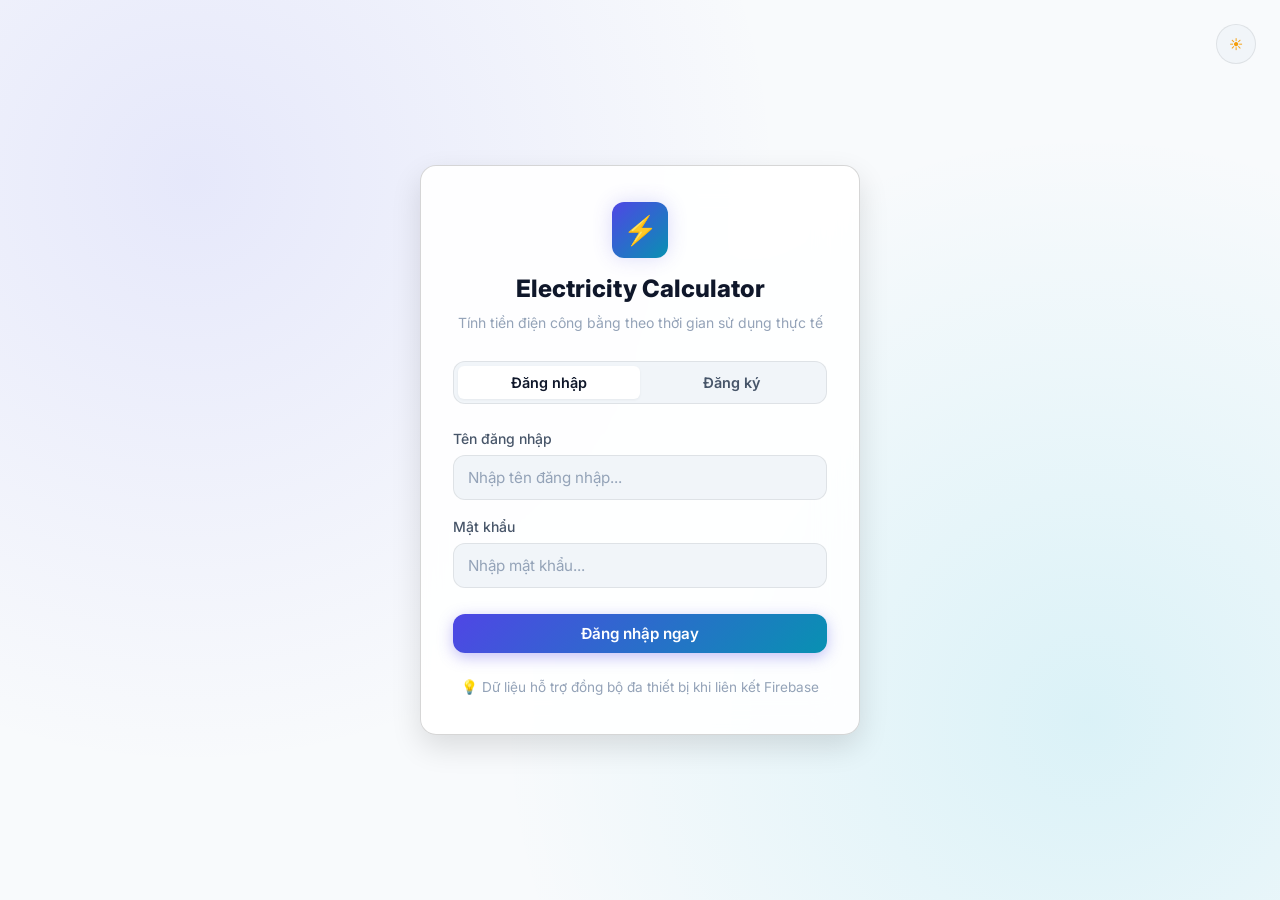
==== index.html @ 6c97ebc9 "feat: add electricity calculator web application with room management, calendar, and statistics feat" ====
<!DOCTYPE html>
<html lang="vi" data-theme="dark">
<head>
  <meta charset="UTF-8" />
  <meta name="viewport" content="width=device-width, initial-scale=1.0" />
  <title>Electricity Calculator — Tính Tiền Điện Phòng Trọ Thông Minh</title>
  <meta name="description" content="Trang web tính tiền điện công bằng và minh bạch theo giờ sử dụng cho từng thành viên trong phòng trọ, căn hộ chia sẻ." />
  
  <!-- CSS Stylesheets -->
  <link rel="stylesheet" href="css/variables.css" />
  <link rel="stylesheet" href="css/base.css" />
  <link rel="stylesheet" href="css/animations.css" />
  <link rel="stylesheet" href="css/components.css" />
  <link rel="stylesheet" href="css/auth.css" />
  <link rel="stylesheet" href="css/dashboard.css" />
  <link rel="stylesheet" href="css/calendar.css" />
  <link rel="stylesheet" href="css/room.css" />
  <link rel="stylesheet" href="css/stats.css" />
</head>
<body>
  <div id="app">
    <!-- Toast Notifications Container -->
    <div id="toast-container"></div>

    <!-- ======================================================================
         1. Auth View (Đăng ký / Đăng nhập)
         ====================================================================== -->
    <main id="auth-view" class="auth-view">
      <!-- Nút đổi Light/Dark mode góc trên phải Auth -->
      <div style="position: absolute; top: 24px; right: 24px; z-index: 10;">
        <button class="theme-switch-btn" title="Chuyển chế độ sáng/tối">
          <span class="theme-icon-sun">☀️</span>
          <span class="theme-icon-moon">🌙</span>
        </button>
      </div>

      <div class="auth-card animate-scale">
        <header class="auth-header">
          <div class="auth-logo">⚡</div>
          <h1 class="auth-title">Electricity Calculator</h1>
          <p class="auth-subtitle">Tính tiền điện công bằng theo thời gian sử dụng thực tế</p>
        </header>

        <!-- Tabs chuyển đổi Đăng nhập / Đăng ký -->
        <div class="auth-tabs">
          <button type="button" id="tab-btn-login" class="auth-tab-btn active">Đăng nhập</button>
          <button type="button" id="tab-btn-register" class="auth-tab-btn">Đăng ký</button>
        </div>

        <!-- Form Đăng nhập -->
        <form id="form-login" class="auth-form animate-fade">
          <div class="form-group">
            <label class="form-label" for="login-username">Tên đăng nhập</label>
            <input type="text" id="login-username" class="form-input" placeholder="Nhập tên đăng nhập..." required autocomplete="username" />
          </div>

          <div class="form-group">
            <label class="form-label" for="login-password">Mật khẩu</label>
            <input type="password" id="login-password" class="form-input" placeholder="Nhập mật khẩu..." required autocomplete="current-password" />
          </div>

          <button type="submit" class="btn btn-primary" style="width: 100%; margin-top: 10px;">
            Đăng nhập ngay
          </button>
        </form>

        <!-- Form Đăng ký -->
        <form id="form-register" class="auth-form hidden animate-fade">
          <div class="form-group">
            <label class="form-label" for="reg-username">Tên đăng nhập</label>
            <input type="text" id="reg-username" class="form-input" placeholder="Chỉ chữ và số (VD: minhduc21)..." required minlength="3" autocomplete="username" />
          </div>

          <div class="form-group">
            <label class="form-label" for="reg-display-name">Tên hiển thị</label>
            <input type="text" id="reg-display-name" class="form-input" placeholder="Tên của bạn (VD: Minh Đức)..." required />
          </div>

          <div class="form-group">
            <label class="form-label" for="reg-password">Mật khẩu</label>
            <input type="password" id="reg-password" class="form-input" placeholder="Tối thiểu 6 ký tự..." required minlength="6" autocomplete="new-password" />
          </div>

          <div class="form-group">
            <label class="form-label" for="reg-confirm-password">Xác nhận mật khẩu</label>
            <input type="password" id="reg-confirm-password" class="form-input" placeholder="Nhập lại mật khẩu..." required minlength="6" autocomplete="new-password" />
          </div>

          <button type="submit" class="btn btn-primary" style="width: 100%; margin-top: 10px;">
            Tạo tài khoản mới
          </button>
        </form>

        <footer class="auth-footer">
          <span>💡 Dữ liệu hỗ trợ đồng bộ đa thiết bị khi liên kết Firebase</span>
        </footer>
      </div>
    </main>

    <!-- ======================================================================
         2. Main Application Layout (Sau khi đăng nhập)
         ====================================================================== -->
    <div id="app-layout" class="app-layout hidden">
      <!-- Sidebar -->
      <aside class="sidebar">
        <div class="sidebar-header">
          <div class="sidebar-logo">⚡</div>
          <div class="sidebar-brand">ElecCalc</div>
        </div>

        <nav class="sidebar-menu">
          <div class="nav-item active" data-view="calendar">
            <span class="nav-icon">📅</span>
            <span>Lịch biểu & Giờ dùng</span>
          </div>

          <div class="nav-item" data-view="room">
            <span class="nav-icon">🏠</span>
            <span>Quản lý phòng</span>
            <span id="pending-req-badge" class="badge badge-warning nav-badge hidden">0</span>
          </div>

          <div class="nav-item hidden" data-view="stats">
            <span class="nav-icon">📊</span>
            <span>Thống kê tiền điện</span>
            <span class="badge badge-primary nav-badge" style="font-size: 0.65rem;">Admin</span>
          </div>
        </nav>

        <div class="sidebar-footer">
          <div class="user-snippet">
            <div class="avatar" id="sidebar-user-avatar">?</div>
            <div class="user-snippet-info">
              <span class="user-name" id="sidebar-user-name">Người dùng</span>
              <span class="user-role" id="sidebar-user-role">Thành viên</span>
            </div>
          </div>

          <button id="btn-logout" class="btn btn-ghost btn-sm" title="Đăng xuất" style="padding: 6px 8px;">
            🚪
          </button>
        </div>
      </aside>

      <!-- Main Content Area -->
      <div class="main-wrapper">
        <!-- Topbar -->
        <header class="topbar">
          <div class="topbar-left">
            <h2 class="topbar-title">Bảng Điều Khiển</h2>
            <div id="topbar-room-name" class="room-tag">Chưa vào phòng</div>
          </div>

          <div class="topbar-right">
            <!-- Nút gạt Theme Light/Dark Mode -->
            <button class="theme-switch-btn" title="Chuyển chế độ sáng/tối">
              <span class="theme-icon-sun">☀️</span>
              <span class="theme-icon-moon">🌙</span>
            </button>
          </div>
        </header>

        <!-- Content Body (Các màn hình) -->
        <main class="content-body">
          <!-- Màn hình 1: Lịch biểu -->
          <section id="view-calendar" class="view-section active">
            <div id="calendar-view-content"></div>
          </section>

          <!-- Màn hình 2: Quản lý phòng -->
          <section id="view-room" class="view-section">
            <div id="room-view-content"></div>
          </section>

          <!-- Màn hình 3: Thống kê & Tính tiền điện -->
          <section id="view-stats" class="view-section">
            <div id="stats-view-content"></div>
          </section>
        </main>
      </div>
    </div>
  </div>

  <!-- Main JavaScript App Entry -->
  <script type="module" src="js/app.js"></script>
</body>
</html>
---- css/variables.css ----
:root {
  /* Default: Dark Theme */
  --bg-primary: #0a0e17;
  --bg-secondary: #111827;
  --bg-card: rgba(17, 24, 39, 0.75);
  --bg-card-hover: rgba(31, 41, 55, 0.85);
  --bg-input: #1f2937;
  --bg-glass: rgba(17, 24, 39, 0.6);
  --bg-sidebar: #0d131f;
  --bg-modal-overlay: rgba(0, 0, 0, 0.75);
  
  --border-subtle: rgba(255, 255, 255, 0.08);
  --border-focus: rgba(99, 102, 241, 0.6);
  --border-strong: rgba(255, 255, 255, 0.16);

  --text-primary: #f8fafc;
  --text-secondary: #94a3b8;
  --text-muted: #64748b;
  --text-inverse: #0f172a;

  /* Accent Colors */
  --accent-primary: #6366f1;
  --accent-primary-hover: #4f46e5;
  --accent-primary-rgb: 99, 102, 241;
  
  --accent-secondary: #06b6d4;
  --accent-secondary-hover: #0891b2;
  
  --accent-success: #10b981;
  --accent-success-bg: rgba(16, 185, 129, 0.15);
  
  --accent-warning: #f59e0b;
  --accent-warning-bg: rgba(245, 158, 11, 0.15);
  
  --accent-danger: #ef4444;
  --accent-danger-hover: #dc2626;
  --accent-danger-bg: rgba(239, 68, 68, 0.15);

  --accent-gradient: linear-gradient(135deg, #6366f1 0%, #06b6d4 100%);
  --accent-gradient-warm: linear-gradient(135deg, #f59e0b 0%, #ef4444 100%);

  /* Shadows */
  --shadow-sm: 0 1px 3px rgba(0, 0, 0, 0.3);
  --shadow-md: 0 4px 12px rgba(0, 0, 0, 0.35);
  --shadow-lg: 0 12px 30px rgba(0, 0, 0, 0.5);
  --shadow-glow: 0 0 20px rgba(99, 102, 241, 0.35);

  /* Dimensions & Radius */
  --radius-sm: 6px;
  --radius-md: 12px;
  --radius-lg: 16px;
  --radius-full: 9999px;
  --transition-fast: 0.15s ease;
  --transition-normal: 0.25s ease;
}

[data-theme="light"] {
  --bg-primary: #f8fafc;
  --bg-secondary: #ffffff;
  --bg-card: rgba(255, 255, 255, 0.9);
  --bg-card-hover: rgba(255, 255, 255, 1);
  --bg-input: #f1f5f9;
  --bg-glass: rgba(255, 255, 255, 0.7);
  --bg-sidebar: #ffffff;
  --bg-modal-overlay: rgba(15, 23, 42, 0.45);

  --border-subtle: rgba(0, 0, 0, 0.08);
  --border-focus: rgba(99, 102, 241, 0.6);
  --border-strong: rgba(0, 0, 0, 0.16);

  --text-primary: #0f172a;
  --text-secondary: #475569;
  --text-muted: #94a3b8;
  --text-inverse: #ffffff;

  --accent-primary: #4f46e5;
  --accent-primary-hover: #4338ca;
  --accent-primary-rgb: 79, 70, 229;

  --accent-secondary: #0891b2;
  --accent-secondary-hover: #0e7490;

  --accent-success: #059669;
  --accent-success-bg: rgba(5, 150, 105, 0.12);

  --accent-warning: #d97706;
  --accent-warning-bg: rgba(217, 119, 6, 0.12);

  --accent-danger: #dc2626;
  --accent-danger-hover: #b91c1c;
  --accent-danger-bg: rgba(220, 38, 38, 0.12);

  --accent-gradient: linear-gradient(135deg, #4f46e5 0%, #0891b2 100%);
  --accent-gradient-warm: linear-gradient(135deg, #d97706 0%, #dc2626 100%);

  --shadow-sm: 0 1px 3px rgba(0, 0, 0, 0.05);
  --shadow-md: 0 4px 12px rgba(0, 0, 0, 0.08);
  --shadow-lg: 0 12px 30px rgba(0, 0, 0, 0.12);
  --shadow-glow: 0 0 20px rgba(79, 70, 229, 0.2);
}
---- css/base.css ----
@import url('https://fonts.googleapis.com/css2?family=Inter:wght@300;400;500;600;700;800&family=JetBrains+Mono:wght@400;600;700&display=swap');

*, *::before, *::after {
  box-sizing: border-box;
  margin: 0;
  padding: 0;
}

html, body {
  width: 100%;
  min-height: 100vh;
  font-family: 'Inter', -apple-system, BlinkMacSystemFont, "Segoe UI", Roboto, sans-serif;
  background-color: var(--bg-primary);
  color: var(--text-primary);
  line-height: 1.5;
  -webkit-font-smoothing: antialiased;
  -moz-osx-font-smoothing: grayscale;
  transition: background-color var(--transition-normal), color var(--transition-normal);
  overflow-x: hidden;
}

/* Custom Scrollbar */
::-webkit-scrollbar {
  width: 8px;
  height: 8px;
}

::-webkit-scrollbar-track {
  background: var(--bg-primary);
}

::-webkit-scrollbar-thumb {
  background: var(--border-strong);
  border-radius: var(--radius-full);
}

::-webkit-scrollbar-thumb:hover {
  background: var(--accent-primary);
}

/* Typography Utilities */
h1, h2, h3, h4, h5, h6 {
  color: var(--text-primary);
  font-weight: 700;
  line-height: 1.25;
}

p {
  color: var(--text-secondary);
}

.mono {
  font-family: 'JetBrains Mono', monospace;
}

a {
  color: var(--accent-primary);
  text-decoration: none;
  transition: color var(--transition-fast);
}

a:hover {
  color: var(--accent-primary-hover);
}

button {
  font-family: inherit;
  cursor: pointer;
  border: none;
  outline: none;
  background: none;
}

input, select, textarea {
  font-family: inherit;
  outline: none;
  border: none;
}

/* App Container */
#app {
  min-height: 100vh;
  display: flex;
  flex-direction: column;
}

.view-section {
  display: none;
  opacity: 0;
  transform: translateY(8px);
  transition: opacity 0.3s ease, transform 0.3s ease;
}

.view-section.active {
  display: block;
  opacity: 1;
  transform: translateY(0);
}

.hidden {
  display: none !important;
}

.text-gradient {
  background: var(--accent-gradient);
  -webkit-background-clip: text;
  -webkit-text-fill-color: transparent;
}
---- css/animations.css ----
@keyframes fadeIn {
  from { opacity: 0; }
  to { opacity: 1; }
}

@keyframes slideUp {
  from {
    opacity: 0;
    transform: translateY(16px);
  }
  to {
    opacity: 1;
    transform: translateY(0);
  }
}

@keyframes slideDown {
  from {
    opacity: 0;
    transform: translateY(-16px);
  }
  to {
    opacity: 1;
    transform: translateY(0);
  }
}

@keyframes scaleUp {
  from {
    opacity: 0;
    transform: scale(0.95);
  }
  to {
    opacity: 1;
    transform: scale(1);
  }
}

@keyframes pulse {
  0%, 100% {
    transform: scale(1);
    opacity: 1;
  }
  50% {
    transform: scale(1.05);
    opacity: 0.8;
  }
}

@keyframes spin {
  from { transform: rotate(0deg); }
  to { transform: rotate(360deg); }
}

@keyframes shimmer {
  0% { background-position: -200% 0; }
  100% { background-position: 200% 0; }
}

.animate-fade {
  animation: fadeIn 0.25s ease-out forwards;
}

.animate-slide-up {
  animation: slideUp 0.3s ease-out forwards;
}

.animate-scale {
  animation: scaleUp 0.25s cubic-bezier(0.16, 1, 0.3, 1) forwards;
}

.animate-spin {
  animation: spin 0.8s linear infinite;
}

/* Toast In/Out */
@keyframes toastIn {
  from {
    opacity: 0;
    transform: translateX(100%) scale(0.9);
  }
  to {
    opacity: 1;
    transform: translateX(0) scale(1);
  }
}

@keyframes toastOut {
  from {
    opacity: 1;
    transform: translateX(0) scale(1);
  }
  to {
    opacity: 0;
    transform: translateX(100%) scale(0.9);
  }
}
---- css/components.css ----
/* ==========================================================================
   Buttons
   ========================================================================== */
.btn {
  display: inline-flex;
  align-items: center;
  justify-content: center;
  gap: 8px;
  padding: 10px 18px;
  border-radius: var(--radius-md);
  font-size: 0.95rem;
  font-weight: 600;
  transition: all var(--transition-fast);
  user-select: none;
  white-space: nowrap;
}

.btn:active {
  transform: translateY(1px);
}

.btn:disabled {
  opacity: 0.5;
  cursor: not-allowed;
  pointer-events: none;
}

.btn-primary {
  background: var(--accent-gradient);
  color: #ffffff;
  box-shadow: 0 4px 15px rgba(var(--accent-primary-rgb), 0.35);
}

.btn-primary:hover {
  filter: brightness(1.1);
  box-shadow: 0 6px 20px rgba(var(--accent-primary-rgb), 0.5);
  transform: translateY(-1px);
}

.btn-secondary {
  background: var(--bg-card);
  color: var(--text-primary);
  border: 1px solid var(--border-strong);
}

.btn-secondary:hover {
  background: var(--bg-card-hover);
  border-color: var(--accent-primary);
}

.btn-danger {
  background: var(--accent-danger);
  color: #ffffff;
}

.btn-danger:hover {
  background: var(--accent-danger-hover);
  box-shadow: 0 4px 12px rgba(239, 68, 68, 0.4);
}

.btn-ghost {
  color: var(--text-secondary);
}

.btn-ghost:hover {
  color: var(--text-primary);
  background: var(--border-subtle);
}

.btn-sm {
  padding: 6px 12px;
  font-size: 0.85rem;
  border-radius: var(--radius-sm);
}

.btn-icon {
  width: 38px;
  height: 38px;
  padding: 0;
  border-radius: var(--radius-md);
  display: inline-flex;
  align-items: center;
  justify-content: center;
}

/* ==========================================================================
   Cards
   ========================================================================== */
.card {
  background: var(--bg-card);
  border: 1px solid var(--border-subtle);
  border-radius: var(--radius-lg);
  padding: 24px;
  box-shadow: var(--shadow-md);
  backdrop-filter: blur(16px);
  -webkit-backdrop-filter: blur(16px);
  transition: border-color var(--transition-normal), box-shadow var(--transition-normal);
}

.card:hover {
  border-color: var(--border-strong);
}

.glass-panel {
  background: var(--bg-glass);
  backdrop-filter: blur(12px);
  -webkit-backdrop-filter: blur(12px);
  border: 1px solid var(--border-subtle);
  border-radius: var(--radius-md);
}

/* ==========================================================================
   Form Controls
   ========================================================================== */
.form-group {
  display: flex;
  flex-direction: column;
  gap: 6px;
  margin-bottom: 16px;
  text-align: left;
}

.form-label {
  font-size: 0.875rem;
  font-weight: 500;
  color: var(--text-secondary);
}

.form-input, .form-select {
  width: 100%;
  padding: 12px 14px;
  border-radius: var(--radius-md);
  background: var(--bg-input);
  border: 1px solid var(--border-subtle);
  color: var(--text-primary);
  font-size: 0.95rem;
  transition: all var(--transition-fast);
}

.form-input:focus, .form-select:focus {
  border-color: var(--accent-primary);
  box-shadow: 0 0 0 3px rgba(var(--accent-primary-rgb), 0.25);
  background: var(--bg-secondary);
}

.form-input::placeholder {
  color: var(--text-muted);
}

.form-row {
  display: grid;
  grid-template-columns: 1fr 1fr;
  gap: 12px;
}

.form-hint {
  font-size: 0.775rem;
  color: var(--text-muted);
  margin-top: 4px;
}

/* ==========================================================================
   Theme Switcher Toggle
   ========================================================================== */
.theme-switch-btn {
  display: inline-flex;
  align-items: center;
  justify-content: center;
  width: 40px;
  height: 40px;
  border-radius: var(--radius-full);
  background: var(--bg-input);
  border: 1px solid var(--border-subtle);
  color: var(--text-primary);
  cursor: pointer;
  transition: all var(--transition-fast);
}

.theme-switch-btn:hover {
  background: var(--bg-card-hover);
  border-color: var(--accent-primary);
  transform: scale(1.05);
}

.theme-icon-sun {
  display: none;
}
.theme-icon-moon {
  display: block;
}

[data-theme="light"] .theme-icon-sun {
  display: block;
  color: #f59e0b;
}
[data-theme="light"] .theme-icon-moon {
  display: none;
}

/* ==========================================================================
   Badges & Tags
   ========================================================================== */
.badge {
  display: inline-flex;
  align-items: center;
  gap: 5px;
  padding: 3px 10px;
  border-radius: var(--radius-full);
  font-size: 0.75rem;
  font-weight: 600;
  line-height: 1.4;
}

.badge-primary {
  background: rgba(var(--accent-primary-rgb), 0.15);
  color: var(--accent-primary);
}

.badge-success {
  background: var(--accent-success-bg);
  color: var(--accent-success);
}

.badge-warning {
  background: var(--accent-warning-bg);
  color: var(--accent-warning);
}

.badge-danger {
  background: var(--accent-danger-bg);
  color: var(--accent-danger);
}

/* ==========================================================================
   Modal Dialog
   ========================================================================== */
.modal-overlay {
  position: fixed;
  inset: 0;
  background: var(--bg-modal-overlay);
  backdrop-filter: blur(6px);
  -webkit-backdrop-filter: blur(6px);
  display: flex;
  align-items: center;
  justify-content: center;
  z-index: 1000;
  padding: 20px;
  opacity: 0;
  pointer-events: none;
  transition: opacity 0.25s ease;
}

.modal-overlay.active {
  opacity: 1;
  pointer-events: auto;
}

.modal-container {
  background: var(--bg-secondary);
  border: 1px solid var(--border-strong);
  border-radius: var(--radius-lg);
  box-shadow: var(--shadow-lg);
  width: 100%;
  max-width: 500px;
  overflow: hidden;
  transform: scale(0.95);
  transition: transform 0.25s cubic-bezier(0.16, 1, 0.3, 1);
}

.modal-overlay.active .modal-container {
  transform: scale(1);
}

.modal-header {
  display: flex;
  align-items: center;
  justify-content: space-between;
  padding: 20px 24px;
  border-bottom: 1px solid var(--border-subtle);
}

.modal-title {
  font-size: 1.15rem;
  font-weight: 700;
}

.modal-close-btn {
  font-size: 1.25rem;
  color: var(--text-muted);
  cursor: pointer;
  transition: color var(--transition-fast);
}

.modal-close-btn:hover {
  color: var(--text-primary);
}

.modal-body {
  padding: 24px;
}

.modal-footer {
  display: flex;
  align-items: center;
  justify-content: flex-end;
  gap: 12px;
  padding: 16px 24px;
  border-top: 1px solid var(--border-subtle);
  background: var(--bg-card);
}

/* ==========================================================================
   Toasts Container
   ========================================================================== */
#toast-container {
  position: fixed;
  bottom: 24px;
  right: 24px;
  z-index: 2000;
  display: flex;
  flex-direction: column;
  gap: 10px;
  pointer-events: none;
}

.toast {
  display: flex;
  align-items: center;
  gap: 12px;
  padding: 14px 20px;
  background: var(--bg-secondary);
  border: 1px solid var(--border-strong);
  border-radius: var(--radius-md);
  box-shadow: var(--shadow-lg);
  color: var(--text-primary);
  font-size: 0.9rem;
  font-weight: 500;
  pointer-events: auto;
  animation: toastIn 0.3s cubic-bezier(0.16, 1, 0.3, 1);
  min-width: 280px;
  max-width: 420px;
}

.toast.toast-hiding {
  animation: toastOut 0.25s forwards;
}

.toast-success {
  border-left: 4px solid var(--accent-success);
}

.toast-error {
  border-left: 4px solid var(--accent-danger);
}

.toast-warning {
  border-left: 4px solid var(--accent-warning);
}

.toast-info {
  border-left: 4px solid var(--accent-primary);
}

/* Avatar */
.avatar {
  width: 38px;
  height: 38px;
  border-radius: var(--radius-full);
  background: var(--accent-gradient);
  color: #fff;
  display: flex;
  align-items: center;
  justify-content: center;
  font-weight: 700;
  font-size: 0.95rem;
  flex-shrink: 0;
}
---- css/auth.css ----
.auth-view {
  min-height: 100vh;
  display: flex;
  align-items: center;
  justify-content: center;
  padding: 24px;
  position: relative;
  background: radial-gradient(circle at 15% 20%, rgba(99, 102, 241, 0.12) 0%, transparent 45%),
              radial-gradient(circle at 85% 80%, rgba(6, 182, 212, 0.12) 0%, transparent 45%);
}

.auth-card {
  width: 100%;
  max-width: 440px;
  background: var(--bg-card);
  backdrop-filter: blur(20px);
  -webkit-backdrop-filter: blur(20px);
  border: 1px solid var(--border-strong);
  border-radius: var(--radius-lg);
  padding: 36px 32px;
  box-shadow: var(--shadow-lg);
  position: relative;
}

.auth-header {
  text-align: center;
  margin-bottom: 28px;
}

.auth-logo {
  display: inline-flex;
  align-items: center;
  justify-content: center;
  width: 56px;
  height: 56px;
  border-radius: var(--radius-md);
  background: var(--accent-gradient);
  color: #fff;
  font-size: 1.75rem;
  margin-bottom: 16px;
  box-shadow: var(--shadow-glow);
}

.auth-title {
  font-size: 1.5rem;
  font-weight: 800;
  margin-bottom: 8px;
}

.auth-subtitle {
  font-size: 0.875rem;
  color: var(--text-muted);
}

.auth-tabs {
  display: flex;
  background: var(--bg-input);
  padding: 4px;
  border-radius: var(--radius-md);
  margin-bottom: 24px;
  border: 1px solid var(--border-subtle);
}

.auth-tab-btn {
  flex: 1;
  padding: 8px 16px;
  text-align: center;
  font-size: 0.9rem;
  font-weight: 600;
  color: var(--text-secondary);
  border-radius: var(--radius-sm);
  transition: all var(--transition-fast);
}

.auth-tab-btn.active {
  background: var(--bg-secondary);
  color: var(--text-primary);
  box-shadow: var(--shadow-sm);
}

.auth-form {
  display: flex;
  flex-direction: column;
}

.auth-form.hidden {
  display: none;
}

.auth-footer {
  margin-top: 24px;
  text-align: center;
  font-size: 0.85rem;
  color: var(--text-muted);
}
---- css/dashboard.css ----
.app-layout {
  display: flex;
  min-height: 100vh;
  background-color: var(--bg-primary);
}

/* Sidebar */
.sidebar {
  width: 260px;
  background: var(--bg-sidebar);
  border-right: 1px solid var(--border-subtle);
  display: flex;
  flex-direction: column;
  flex-shrink: 0;
  transition: all var(--transition-normal);
  z-index: 50;
}

.sidebar-header {
  padding: 24px 20px;
  display: flex;
  align-items: center;
  gap: 12px;
  border-bottom: 1px solid var(--border-subtle);
}

.sidebar-logo {
  width: 38px;
  height: 38px;
  border-radius: var(--radius-md);
  background: var(--accent-gradient);
  display: flex;
  align-items: center;
  justify-content: center;
  color: white;
  font-size: 1.25rem;
  box-shadow: var(--shadow-glow);
}

.sidebar-brand {
  font-size: 1.05rem;
  font-weight: 700;
  color: var(--text-primary);
}

.sidebar-menu {
  padding: 16px 12px;
  flex: 1;
  display: flex;
  flex-direction: column;
  gap: 4px;
}

.nav-item {
  display: flex;
  align-items: center;
  gap: 12px;
  padding: 11px 14px;
  border-radius: var(--radius-md);
  color: var(--text-secondary);
  font-size: 0.925rem;
  font-weight: 500;
  cursor: pointer;
  transition: all var(--transition-fast);
  position: relative;
}

.nav-item:hover {
  background: var(--bg-input);
  color: var(--text-primary);
}

.nav-item.active {
  background: rgba(var(--accent-primary-rgb), 0.12);
  color: var(--accent-primary);
  font-weight: 600;
}

.nav-item.active::before {
  content: '';
  position: absolute;
  left: 0;
  top: 15%;
  bottom: 15%;
  width: 3.5px;
  background: var(--accent-primary);
  border-radius: 0 var(--radius-full) var(--radius-full) 0;
}

.nav-icon {
  font-size: 1.2rem;
  display: flex;
  align-items: center;
  justify-content: center;
}

.nav-badge {
  margin-left: auto;
  font-size: 0.75rem;
  padding: 2px 7px;
  border-radius: var(--radius-full);
}

.sidebar-footer {
  padding: 16px;
  border-top: 1px solid var(--border-subtle);
  display: flex;
  align-items: center;
  justify-content: space-between;
}

.user-snippet {
  display: flex;
  align-items: center;
  gap: 10px;
  overflow: hidden;
}

.user-snippet-info {
  display: flex;
  flex-direction: column;
  overflow: hidden;
}

.user-name {
  font-size: 0.875rem;
  font-weight: 600;
  color: var(--text-primary);
  white-space: nowrap;
  text-overflow: ellipsis;
  overflow: hidden;
}

.user-role {
  font-size: 0.75rem;
  color: var(--text-muted);
}

/* Main Content Area */
.main-wrapper {
  flex: 1;
  display: flex;
  flex-direction: column;
  min-width: 0;
}

.topbar {
  height: 68px;
  padding: 0 28px;
  display: flex;
  align-items: center;
  justify-content: space-between;
  border-bottom: 1px solid var(--border-subtle);
  background: var(--bg-glass);
  backdrop-filter: blur(12px);
  position: sticky;
  top: 0;
  z-index: 40;
}

.topbar-left {
  display: flex;
  align-items: center;
  gap: 16px;
}

.topbar-title {
  font-size: 1.25rem;
  font-weight: 700;
}

.room-tag {
  display: inline-flex;
  align-items: center;
  gap: 6px;
  padding: 5px 12px;
  background: var(--bg-input);
  border: 1px solid var(--border-subtle);
  border-radius: var(--radius-full);
  font-size: 0.825rem;
  font-weight: 600;
  color: var(--accent-secondary);
}

.topbar-right {
  display: flex;
  align-items: center;
  gap: 14px;
}

.content-body {
  padding: 28px;
  flex: 1;
  max-width: 1280px;
  width: 100%;
  margin: 0 auto;
}

/* Responsive adjustments */
@media (max-width: 768px) {
  .app-layout {
    flex-direction: column;
  }
  .sidebar {
    width: 100%;
    border-right: none;
    border-bottom: 1px solid var(--border-subtle);
  }
  .sidebar-menu {
    flex-direction: row;
    overflow-x: auto;
    padding: 8px 12px;
  }
  .sidebar-header, .sidebar-footer {
    display: none;
  }
  .content-body {
    padding: 16px;
  }
}
---- css/calendar.css ----
.calendar-container {
  display: flex;
  flex-direction: column;
  gap: 24px;
}

/* Monthly Overview Metrics Bar */
.metrics-row {
  display: grid;
  grid-template-columns: repeat(auto-fit, minmax(220px, 1fr));
  gap: 16px;
}

.metric-card {
  background: var(--bg-card);
  border: 1px solid var(--border-subtle);
  border-radius: var(--radius-lg);
  padding: 18px 20px;
  display: flex;
  align-items: center;
  gap: 16px;
  box-shadow: var(--shadow-sm);
  transition: transform var(--transition-fast), border-color var(--transition-fast);
}

.metric-card:hover {
  transform: translateY(-2px);
  border-color: var(--border-strong);
}

.metric-icon-box {
  width: 48px;
  height: 48px;
  border-radius: var(--radius-md);
  display: flex;
  align-items: center;
  justify-content: center;
  font-size: 1.5rem;
  flex-shrink: 0;
}

.metric-icon-primary {
  background: rgba(var(--accent-primary-rgb), 0.15);
  color: var(--accent-primary);
}

.metric-icon-warning {
  background: var(--accent-warning-bg);
  color: var(--accent-warning);
}

.metric-icon-success {
  background: var(--accent-success-bg);
  color: var(--accent-success);
}

.metric-info {
  display: flex;
  flex-direction: column;
}

.metric-label {
  font-size: 0.8rem;
  color: var(--text-muted);
  font-weight: 500;
  text-transform: uppercase;
  letter-spacing: 0.5px;
}

.metric-value {
  font-size: 1.5rem;
  font-weight: 800;
  color: var(--text-primary);
  margin-top: 2px;
}

/* Calendar Main Grid Layout */
.calendar-layout {
  display: grid;
  grid-template-columns: 1fr 380px;
  gap: 24px;
}

@media (max-width: 992px) {
  .calendar-layout {
    grid-template-columns: 1fr;
  }
}

.calendar-card {
  background: var(--bg-card);
  border: 1px solid var(--border-subtle);
  border-radius: var(--radius-lg);
  padding: 24px;
  display: flex;
  flex-direction: column;
  gap: 20px;
}

.calendar-nav {
  display: flex;
  align-items: center;
  justify-content: space-between;
}

.calendar-month-title {
  font-size: 1.25rem;
  font-weight: 700;
  color: var(--text-primary);
  text-transform: capitalize;
}

.calendar-nav-controls {
  display: flex;
  align-items: center;
  gap: 8px;
}

/* Weekday header */
.calendar-grid-header {
  display: grid;
  grid-template-columns: repeat(7, 1fr);
  text-align: center;
  font-size: 0.85rem;
  font-weight: 600;
  color: var(--text-muted);
  padding-bottom: 8px;
  border-bottom: 1px solid var(--border-subtle);
}

.calendar-grid-body {
  display: grid;
  grid-template-columns: repeat(7, 1fr);
  gap: 8px;
}

.calendar-day {
  min-height: 72px;
  padding: 8px;
  border-radius: var(--radius-md);
  border: 1px solid transparent;
  background: var(--bg-input);
  display: flex;
  flex-direction: column;
  justify-content: space-between;
  cursor: pointer;
  transition: all var(--transition-fast);
  position: relative;
}

.calendar-day:hover:not(.day-future):not(.day-empty) {
  background: var(--bg-card-hover);
  border-color: var(--accent-primary);
  transform: scale(1.02);
}

.calendar-day.day-empty {
  background: transparent;
  cursor: default;
}

.calendar-day.day-today {
  border-color: var(--accent-secondary);
  box-shadow: 0 0 10px rgba(6, 182, 212, 0.2);
}

.calendar-day.day-selected {
  background: rgba(var(--accent-primary-rgb), 0.2);
  border-color: var(--accent-primary);
  box-shadow: 0 0 14px rgba(var(--accent-primary-rgb), 0.35);
}

.calendar-day.day-future {
  opacity: 0.35;
  cursor: not-allowed;
}

.day-header {
  display: flex;
  justify-content: space-between;
  align-items: center;
}

.day-number {
  font-size: 0.95rem;
  font-weight: 600;
  color: var(--text-primary);
}

.day-badge {
  font-size: 0.725rem;
  padding: 2px 6px;
  border-radius: var(--radius-full);
  background: var(--accent-primary);
  color: #fff;
  font-weight: 700;
  align-self: flex-start;
}

/* Day Detail Panel */
.day-panel {
  background: var(--bg-card);
  border: 1px solid var(--border-subtle);
  border-radius: var(--radius-lg);
  padding: 24px;
  display: flex;
  flex-direction: column;
  gap: 20px;
}

.day-panel-header {
  display: flex;
  align-items: center;
  justify-content: space-between;
  border-bottom: 1px solid var(--border-subtle);
  padding-bottom: 14px;
}

.day-panel-title {
  font-size: 1.1rem;
  font-weight: 700;
}

.day-total-tag {
  font-size: 0.85rem;
  font-weight: 700;
  color: var(--accent-success);
  background: var(--accent-success-bg);
  padding: 4px 10px;
  border-radius: var(--radius-full);
}

.slots-list {
  display: flex;
  flex-direction: column;
  gap: 10px;
  max-height: 250px;
  overflow-y: auto;
  padding-right: 4px;
}

.slot-item {
  display: flex;
  align-items: center;
  justify-content: space-between;
  padding: 10px 14px;
  background: var(--bg-input);
  border: 1px solid var(--border-subtle);
  border-radius: var(--radius-md);
  transition: all var(--transition-fast);
}

.slot-item:hover {
  border-color: var(--border-strong);
}

.slot-times {
  display: flex;
  align-items: center;
  gap: 8px;
  font-weight: 600;
  font-size: 0.925rem;
  color: var(--text-primary);
}

.slot-duration {
  font-size: 0.8rem;
  color: var(--text-muted);
}

.slot-delete-btn {
  color: var(--text-muted);
  cursor: pointer;
  padding: 4px;
  border-radius: var(--radius-sm);
  transition: color var(--transition-fast);
}

.slot-delete-btn:hover {
  color: var(--accent-danger);
  background: var(--accent-danger-bg);
}

.no-slots-notice {
  text-align: center;
  padding: 24px;
  color: var(--text-muted);
  font-size: 0.9rem;
  background: var(--bg-input);
  border-radius: var(--radius-md);
}

/* Time Slot Input Form */
.slot-form-box {
  background: var(--bg-input);
  border: 1px solid var(--border-subtle);
  border-radius: var(--radius-md);
  padding: 16px;
  display: flex;
  flex-direction: column;
  gap: 12px;
}

.slot-form-title {
  font-size: 0.875rem;
  font-weight: 600;
  color: var(--text-secondary);
}

.slot-inputs-row {
  display: grid;
  grid-template-columns: 1fr auto 1fr;
  align-items: center;
  gap: 8px;
}

.slot-separator {
  color: var(--text-muted);
  font-weight: 700;
}

.slot-validation-msg {
  font-size: 0.8rem;
  color: var(--accent-danger);
  display: none;
}

.slot-validation-msg.visible {
  display: block;
}
---- css/room.css ----
.room-container {
  display: flex;
  flex-direction: column;
  gap: 24px;
}

/* No Room - Create or Join */
.room-setup-grid {
  display: grid;
  grid-template-columns: repeat(auto-fit, minmax(320px, 1fr));
  gap: 24px;
}

.setup-card {
  display: flex;
  flex-direction: column;
  height: 100%;
}

.setup-card-icon {
  width: 48px;
  height: 48px;
  border-radius: var(--radius-md);
  background: rgba(var(--accent-primary-rgb), 0.15);
  color: var(--accent-primary);
  display: flex;
  align-items: center;
  justify-content: center;
  font-size: 1.5rem;
  margin-bottom: 16px;
}

.setup-card-title {
  font-size: 1.25rem;
  font-weight: 700;
  margin-bottom: 8px;
}

.setup-card-desc {
  font-size: 0.875rem;
  color: var(--text-muted);
  margin-bottom: 20px;
}

/* Room Active View */
.room-header-card {
  display: flex;
  flex-wrap: wrap;
  align-items: center;
  justify-content: space-between;
  gap: 20px;
  background: var(--bg-card);
  border: 1px solid var(--border-subtle);
  border-radius: var(--radius-lg);
  padding: 24px;
}

.room-details {
  display: flex;
  flex-direction: column;
  gap: 6px;
}

.room-title-row {
  display: flex;
  align-items: center;
  gap: 12px;
}

.room-name {
  font-size: 1.5rem;
  font-weight: 800;
}

.room-code-badge {
  display: inline-flex;
  align-items: center;
  gap: 8px;
  padding: 6px 14px;
  background: var(--bg-input);
  border: 1px dashed var(--accent-primary);
  border-radius: var(--radius-md);
  font-family: 'JetBrains Mono', monospace;
  font-size: 1.05rem;
  font-weight: 700;
  color: var(--accent-primary);
  cursor: pointer;
  transition: all var(--transition-fast);
}

.room-code-badge:hover {
  background: rgba(var(--accent-primary-rgb), 0.15);
  transform: translateY(-1px);
}

.room-meta {
  display: flex;
  gap: 16px;
  font-size: 0.85rem;
  color: var(--text-secondary);
}

/* Room Members List */
.section-title-row {
  display: flex;
  align-items: center;
  justify-content: space-between;
  margin-bottom: 16px;
}

.members-list {
  display: flex;
  flex-direction: column;
  gap: 12px;
}

.member-card {
  display: flex;
  align-items: center;
  justify-content: space-between;
  padding: 14px 18px;
  background: var(--bg-card);
  border: 1px solid var(--border-subtle);
  border-radius: var(--radius-md);
  transition: border-color var(--transition-fast);
}

.member-card:hover {
  border-color: var(--border-strong);
}

.member-info {
  display: flex;
  align-items: center;
  gap: 14px;
}

.member-names {
  display: flex;
  flex-direction: column;
}

.member-display {
  font-weight: 600;
  font-size: 0.95rem;
  color: var(--text-primary);
}

.member-user {
  font-size: 0.8rem;
  color: var(--text-muted);
}

.member-actions {
  display: flex;
  align-items: center;
  gap: 12px;
}

/* Pending Requests Section */
.requests-card {
  border-color: rgba(245, 158, 11, 0.4);
  background: var(--bg-card);
}

.requests-list {
  display: flex;
  flex-direction: column;
  gap: 10px;
}

.request-item {
  display: flex;
  align-items: center;
  justify-content: space-between;
  padding: 12px 16px;
  background: var(--bg-input);
  border-radius: var(--radius-md);
  border: 1px solid var(--border-subtle);
}

.request-actions {
  display: flex;
  gap: 8px;
}
---- css/stats.css ----
.stats-container {
  display: flex;
  flex-direction: column;
  gap: 24px;
}

/* Bill Input Card */
.bill-input-card {
  display: flex;
  flex-wrap: wrap;
  align-items: center;
  justify-content: space-between;
  gap: 20px;
  background: var(--bg-card);
  border: 1px solid var(--border-subtle);
  border-radius: var(--radius-lg);
  padding: 24px;
}

.bill-input-group {
  display: flex;
  align-items: center;
  gap: 12px;
  flex-wrap: wrap;
}

.bill-amount-input {
  max-width: 240px;
  font-size: 1.15rem;
  font-weight: 700;
  color: var(--accent-warning);
  font-family: 'JetBrains Mono', monospace;
}

/* Distribution Progress Bar */
.distribution-card {
  background: var(--bg-card);
  border: 1px solid var(--border-subtle);
  border-radius: var(--radius-lg);
  padding: 24px;
  display: flex;
  flex-direction: column;
  gap: 16px;
}

.dist-bar-wrapper {
  height: 24px;
  width: 100%;
  border-radius: var(--radius-full);
  background: var(--bg-input);
  overflow: hidden;
  display: flex;
  border: 1px solid var(--border-subtle);
}

.dist-segment {
  height: 100%;
  transition: width 0.5s ease;
  position: relative;
}

.dist-legend {
  display: flex;
  flex-wrap: wrap;
  gap: 16px;
  margin-top: 8px;
}

.legend-item {
  display: flex;
  align-items: center;
  gap: 8px;
  font-size: 0.85rem;
  color: var(--text-secondary);
}

.legend-color-dot {
  width: 12px;
  height: 12px;
  border-radius: var(--radius-full);
  flex-shrink: 0;
}

/* Stats Table */
.stats-table-card {
  background: var(--bg-card);
  border: 1px solid var(--border-subtle);
  border-radius: var(--radius-lg);
  overflow: hidden;
  box-shadow: var(--shadow-sm);
}

.stats-table {
  width: 100%;
  border-collapse: collapse;
  text-align: left;
}

.stats-table th {
  padding: 16px 20px;
  background: var(--bg-input);
  font-size: 0.85rem;
  font-weight: 600;
  color: var(--text-muted);
  text-transform: uppercase;
  letter-spacing: 0.5px;
  border-bottom: 1px solid var(--border-subtle);
}

.stats-table td {
  padding: 16px 20px;
  border-bottom: 1px solid var(--border-subtle);
  font-size: 0.95rem;
  color: var(--text-primary);
}

.stats-table tr:hover td {
  background: var(--bg-card-hover);
}

.stats-table tr.total-row td {
  font-weight: 800;
  background: rgba(var(--accent-primary-rgb), 0.08);
  border-top: 2px solid var(--accent-primary);
  border-bottom: none;
}

.rate-badge {
  font-family: 'JetBrains Mono', monospace;
  font-weight: 600;
  color: var(--accent-primary);
}

.amount-highlight {
  font-family: 'JetBrains Mono', monospace;
  font-weight: 700;
  color: var(--accent-warning);
  font-size: 1.05rem;
}
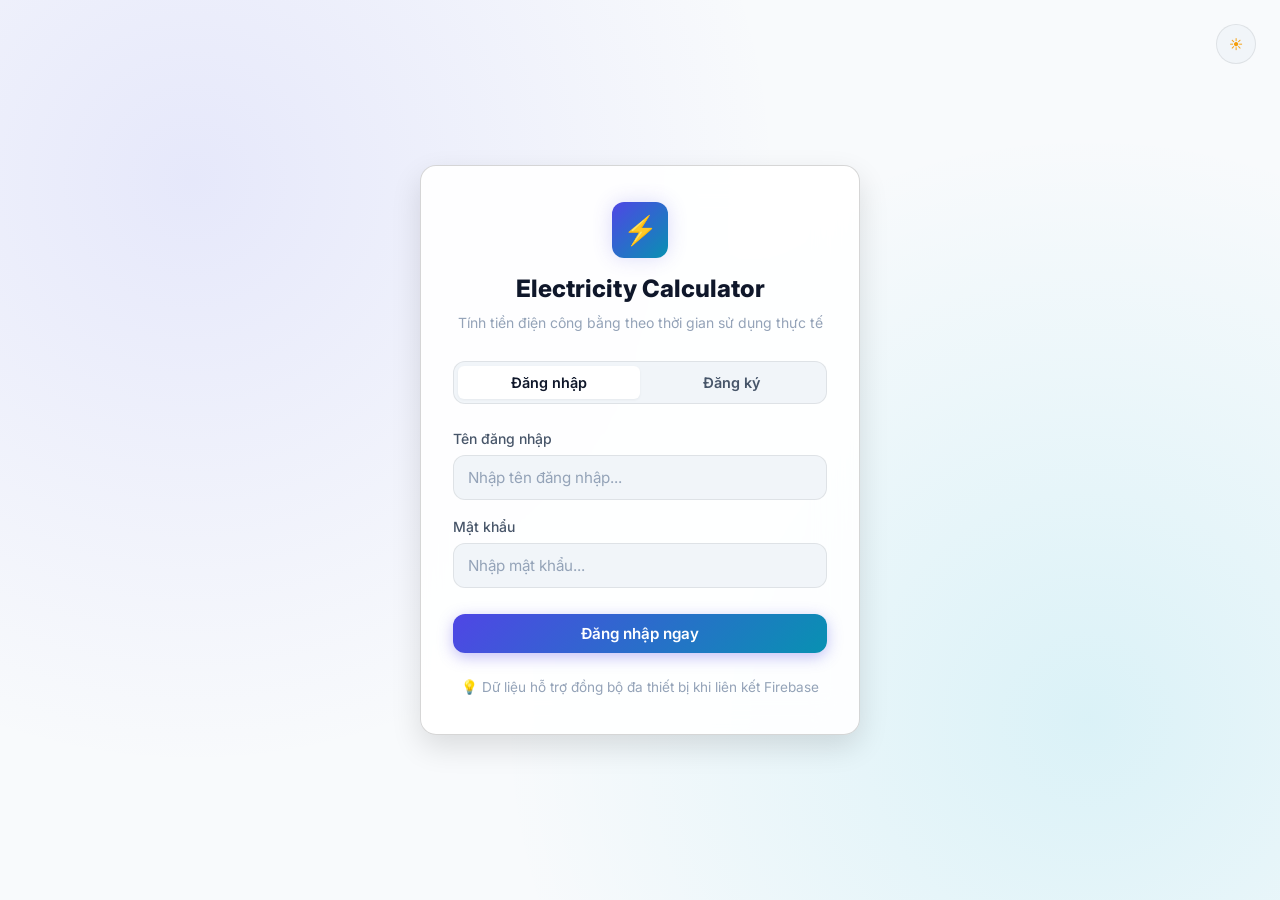
==== commit df966f27: "feat: add leave room functionality and confirmation modal for switching calculation modes" ====
--- a/index.html
+++ b/index.html
@@ -177,6 +177,28 @@
             <div id="stats-view-content"></div>
           </section>
         </main>
+  </div>
+
+  <!-- Modal Popup Cảnh báo & Xác nhận chuyển đổi chế độ tính -->
+  <div id="modal-confirm-switch-mode" class="modal-overlay">
+    <div class="modal-container">
+      <div class="modal-header">
+        <h3 class="modal-title" style="display: flex; align-items: center; gap: 8px; color: var(--accent-danger);">
+          <span>⚠️</span> Xác nhận đổi cách tính tiền điện
+        </h3>
+        <button type="button" class="modal-close-btn" id="btn-close-switch-modal">&times;</button>
+      </div>
+      <div class="modal-body">
+        <p id="switch-modal-desc" style="font-size: 0.95rem; line-height: 1.6; color: var(--text-primary);"></p>
+        <div style="margin-top: 16px; padding: 14px 16px; background: var(--accent-danger-bg); border-radius: var(--radius-md); border: 1px solid rgba(239, 68, 68, 0.35); font-size: 0.85rem; color: var(--accent-danger); line-height: 1.5;">
+          <strong>🚨 Cảnh báo quan trọng:</strong> Khi chuyển đổi, <strong>toàn bộ dữ liệu khai báo giờ/ngày đã nhập trong tháng này của tất cả thành viên sẽ bị xóa hoàn toàn</strong> để đảm bảo tính toán đồng nhất và tránh lỗi số liệu!
+        </div>
+      </div>
+      <div class="modal-footer">
+        <button type="button" class="btn btn-secondary" id="btn-cancel-switch-mode">Hủy bỏ</button>
+        <button type="button" class="btn btn-danger" id="btn-confirm-switch-mode">
+          Xác nhận chuyển đổi & Xóa dữ liệu cũ
+        </button>
       </div>
     </div>
   </div>
--- a/css/base.css
+++ b/css/base.css
@@ -104,5 +104,6 @@
 .text-gradient {
   background: var(--accent-gradient);
   -webkit-background-clip: text;
+  background-clip: text;
   -webkit-text-fill-color: transparent;
 }
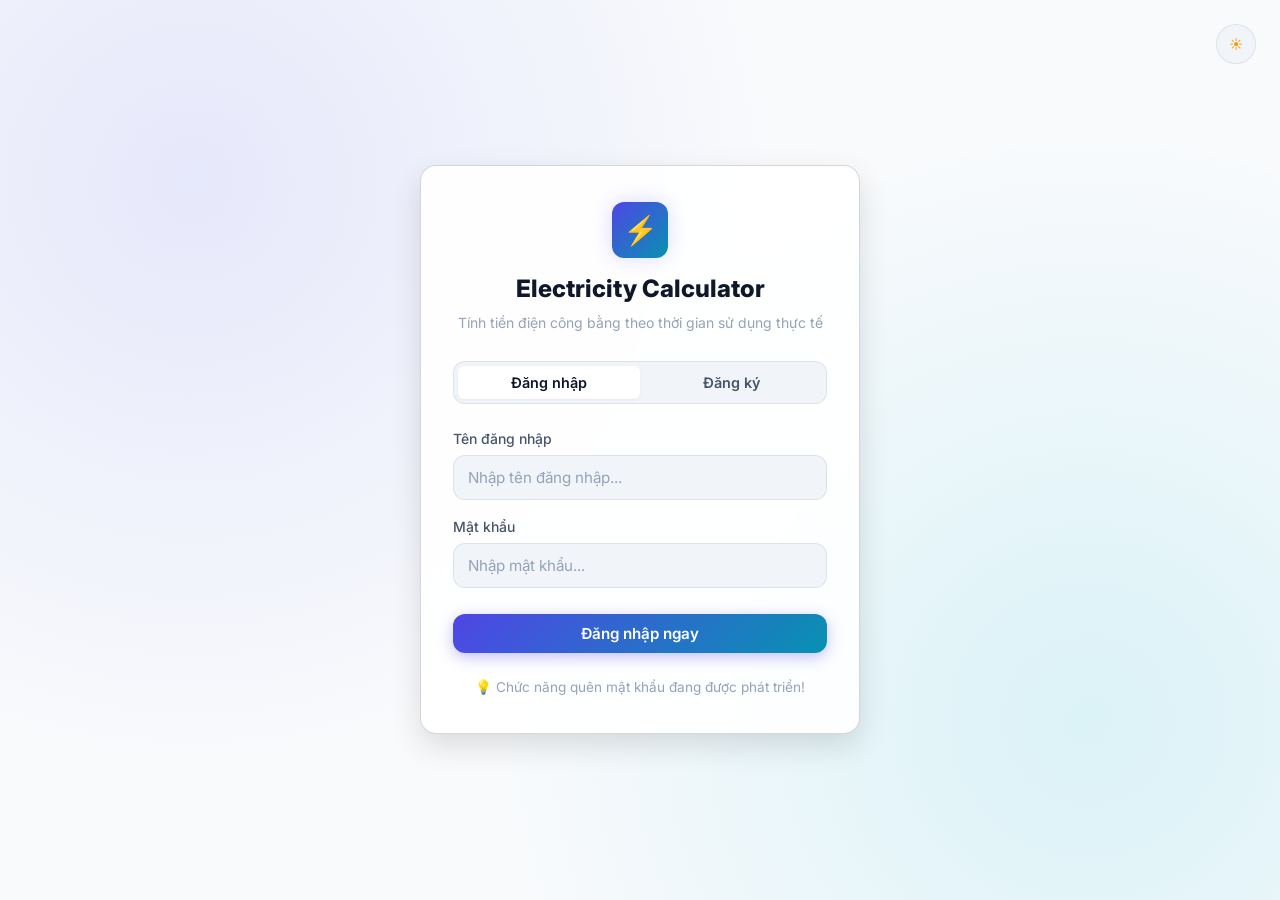
==== commit 691fc879: "refactor: update app initialization to use IIFE for ES module execution" ====
--- a/index.html
+++ b/index.html
@@ -1,11 +1,13 @@
 <!DOCTYPE html>
 <html lang="vi" data-theme="dark">
+
 <head>
   <meta charset="UTF-8" />
   <meta name="viewport" content="width=device-width, initial-scale=1.0" />
   <title>Electricity Calculator — Tính Tiền Điện Phòng Trọ Thông Minh</title>
-  <meta name="description" content="Trang web tính tiền điện công bằng và minh bạch theo giờ sử dụng cho từng thành viên trong phòng trọ, căn hộ chia sẻ." />
-  
+  <meta name="description"
+    content="Trang web tính tiền điện công bằng và minh bạch theo giờ sử dụng cho từng thành viên trong phòng trọ, căn hộ chia sẻ." />
+
   <!-- CSS Stylesheets -->
   <link rel="stylesheet" href="css/variables.css" />
   <link rel="stylesheet" href="css/base.css" />
@@ -17,6 +19,7 @@
   <link rel="stylesheet" href="css/room.css" />
   <link rel="stylesheet" href="css/stats.css" />
 </head>
+
 <body>
   <div id="app">
     <!-- Toast Notifications Container -->
@@ -51,12 +54,14 @@
         <form id="form-login" class="auth-form animate-fade">
           <div class="form-group">
             <label class="form-label" for="login-username">Tên đăng nhập</label>
-            <input type="text" id="login-username" class="form-input" placeholder="Nhập tên đăng nhập..." required autocomplete="username" />
+            <input type="text" id="login-username" class="form-input" placeholder="Nhập tên đăng nhập..." required
+              autocomplete="username" />
           </div>
 
           <div class="form-group">
             <label class="form-label" for="login-password">Mật khẩu</label>
-            <input type="password" id="login-password" class="form-input" placeholder="Nhập mật khẩu..." required autocomplete="current-password" />
+            <input type="password" id="login-password" class="form-input" placeholder="Nhập mật khẩu..." required
+              autocomplete="current-password" />
           </div>
 
           <button type="submit" class="btn btn-primary" style="width: 100%; margin-top: 10px;">
@@ -68,22 +73,26 @@
         <form id="form-register" class="auth-form hidden animate-fade">
           <div class="form-group">
             <label class="form-label" for="reg-username">Tên đăng nhập</label>
-            <input type="text" id="reg-username" class="form-input" placeholder="Chỉ chữ và số (VD: minhduc21)..." required minlength="3" autocomplete="username" />
+            <input type="text" id="reg-username" class="form-input" placeholder="Chỉ chữ và số (VD: minhduc21)..."
+              required minlength="3" autocomplete="username" />
           </div>
 
           <div class="form-group">
             <label class="form-label" for="reg-display-name">Tên hiển thị</label>
-            <input type="text" id="reg-display-name" class="form-input" placeholder="Tên của bạn (VD: Minh Đức)..." required />
+            <input type="text" id="reg-display-name" class="form-input" placeholder="Tên của bạn (VD: Minh Đức)..."
+              required />
           </div>
 
           <div class="form-group">
             <label class="form-label" for="reg-password">Mật khẩu</label>
-            <input type="password" id="reg-password" class="form-input" placeholder="Tối thiểu 6 ký tự..." required minlength="6" autocomplete="new-password" />
+            <input type="password" id="reg-password" class="form-input" placeholder="Tối thiểu 6 ký tự..." required
+              minlength="6" autocomplete="new-password" />
           </div>
 
           <div class="form-group">
             <label class="form-label" for="reg-confirm-password">Xác nhận mật khẩu</label>
-            <input type="password" id="reg-confirm-password" class="form-input" placeholder="Nhập lại mật khẩu..." required minlength="6" autocomplete="new-password" />
+            <input type="password" id="reg-confirm-password" class="form-input" placeholder="Nhập lại mật khẩu..."
+              required minlength="6" autocomplete="new-password" />
           </div>
 
           <button type="submit" class="btn btn-primary" style="width: 100%; margin-top: 10px;">
@@ -92,7 +101,7 @@
         </form>
 
         <footer class="auth-footer">
-          <span>💡 Dữ liệu hỗ trợ đồng bộ đa thiết bị khi liên kết Firebase</span>
+          <span>💡 Chức năng quên mật khẩu đang được phát triển!</span>
         </footer>
       </div>
     </main>
@@ -177,33 +186,37 @@
             <div id="stats-view-content"></div>
           </section>
         </main>
-  </div>
-
-  <!-- Modal Popup Cảnh báo & Xác nhận chuyển đổi chế độ tính -->
-  <div id="modal-confirm-switch-mode" class="modal-overlay">
-    <div class="modal-container">
-      <div class="modal-header">
-        <h3 class="modal-title" style="display: flex; align-items: center; gap: 8px; color: var(--accent-danger);">
-          <span>⚠️</span> Xác nhận đổi cách tính tiền điện
-        </h3>
-        <button type="button" class="modal-close-btn" id="btn-close-switch-modal">&times;</button>
-      </div>
-      <div class="modal-body">
-        <p id="switch-modal-desc" style="font-size: 0.95rem; line-height: 1.6; color: var(--text-primary);"></p>
-        <div style="margin-top: 16px; padding: 14px 16px; background: var(--accent-danger-bg); border-radius: var(--radius-md); border: 1px solid rgba(239, 68, 68, 0.35); font-size: 0.85rem; color: var(--accent-danger); line-height: 1.5;">
-          <strong>🚨 Cảnh báo quan trọng:</strong> Khi chuyển đổi, <strong>toàn bộ dữ liệu khai báo giờ/ngày đã nhập trong tháng này của tất cả thành viên sẽ bị xóa hoàn toàn</strong> để đảm bảo tính toán đồng nhất và tránh lỗi số liệu!
-        </div>
-      </div>
-      <div class="modal-footer">
-        <button type="button" class="btn btn-secondary" id="btn-cancel-switch-mode">Hủy bỏ</button>
-        <button type="button" class="btn btn-danger" id="btn-confirm-switch-mode">
-          Xác nhận chuyển đổi & Xóa dữ liệu cũ
-        </button>
-      </div>
-    </div>
-  </div>
-
-  <!-- Main JavaScript App Entry -->
-  <script type="module" src="js/app.js"></script>
+      </div>
+
+      <!-- Modal Popup Cảnh báo & Xác nhận chuyển đổi chế độ tính -->
+      <div id="modal-confirm-switch-mode" class="modal-overlay">
+        <div class="modal-container">
+          <div class="modal-header">
+            <h3 class="modal-title" style="display: flex; align-items: center; gap: 8px; color: var(--accent-danger);">
+              <span>⚠️</span> Xác nhận đổi cách tính tiền điện
+            </h3>
+            <button type="button" class="modal-close-btn" id="btn-close-switch-modal">&times;</button>
+          </div>
+          <div class="modal-body">
+            <p id="switch-modal-desc" style="font-size: 0.95rem; line-height: 1.6; color: var(--text-primary);"></p>
+            <div
+              style="margin-top: 16px; padding: 14px 16px; background: var(--accent-danger-bg); border-radius: var(--radius-md); border: 1px solid rgba(239, 68, 68, 0.35); font-size: 0.85rem; color: var(--accent-danger); line-height: 1.5;">
+              <strong>🚨 Cảnh báo quan trọng:</strong> Khi chuyển đổi, <strong>toàn bộ dữ liệu khai báo giờ/ngày đã nhập
+                trong tháng này của tất cả thành viên sẽ bị xóa hoàn toàn</strong> để đảm bảo tính toán đồng nhất và
+              tránh lỗi số liệu!
+            </div>
+          </div>
+          <div class="modal-footer">
+            <button type="button" class="btn btn-secondary" id="btn-cancel-switch-mode">Hủy bỏ</button>
+            <button type="button" class="btn btn-danger" id="btn-confirm-switch-mode">
+              Xác nhận chuyển đổi & Xóa dữ liệu cũ
+            </button>
+          </div>
+        </div>
+      </div>
+
+      <!-- Main JavaScript App Entry -->
+      <script type="module" src="js/app.js"></script>
 </body>
-</html>
+
+</html>
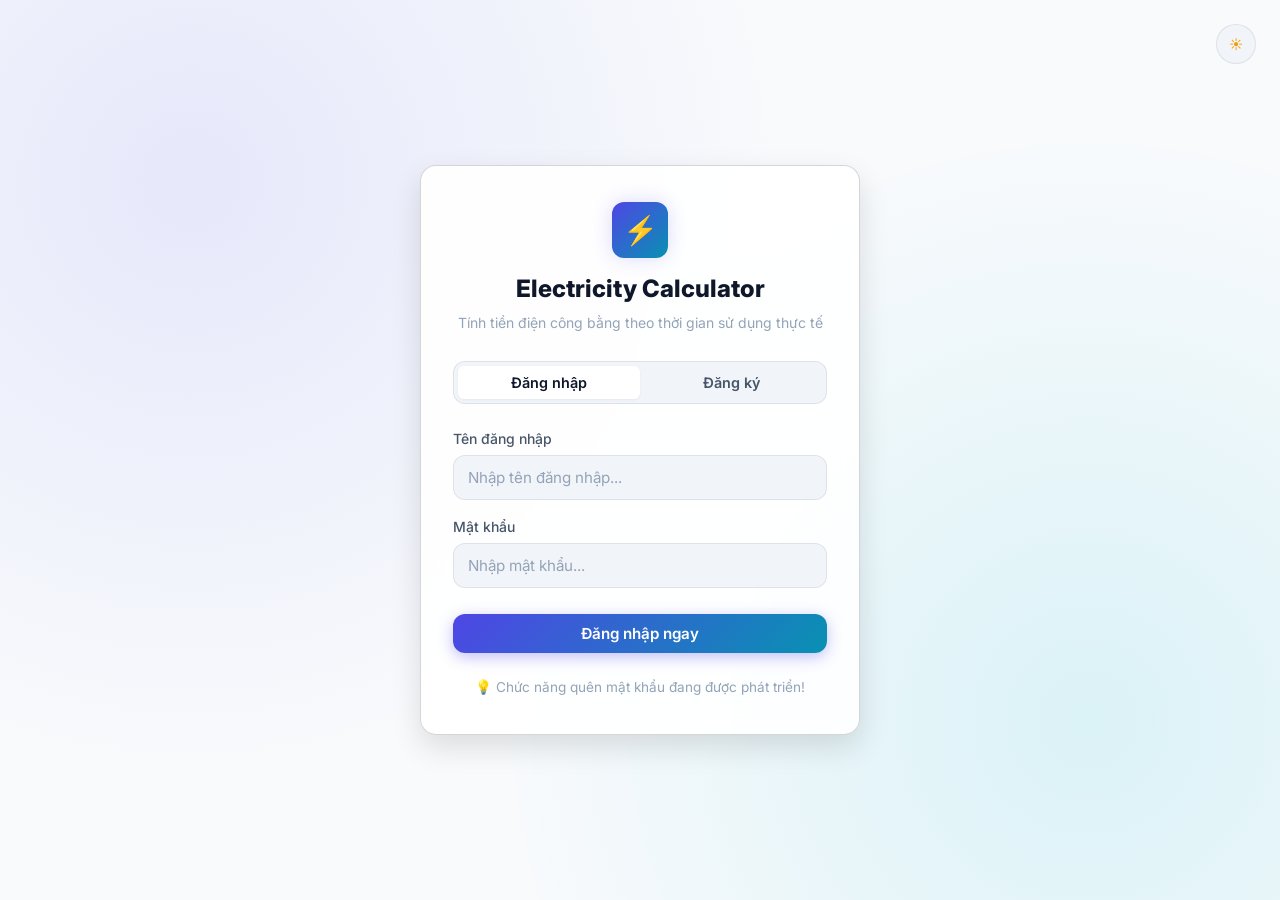
==== commit cdc50347: "feat: add Bezit Corral exclusive dashboard with interactive member selector and calendar view" ====
--- a/index.html
+++ b/index.html
@@ -18,6 +18,8 @@
   <link rel="stylesheet" href="css/calendar.css" />
   <link rel="stylesheet" href="css/room.css" />
   <link rel="stylesheet" href="css/stats.css" />
+  <link rel="stylesheet" href="css/easter-egg.css" />
+  <link rel="stylesheet" href="css/bezit-corral.css" />
 </head>
 
 <body>
@@ -134,6 +136,12 @@
             <span>Thống kê tiền điện</span>
             <span class="badge badge-primary nav-badge" style="font-size: 0.65rem;">Admin</span>
           </div>
+
+          <div class="nav-item hidden bezit-nav-item" data-view="bezit-corral">
+            <span class="nav-icon">🐮</span>
+            <span>Chuồng boà</span>
+            <span class="badge nav-badge" style="font-size: 0.65rem; background: linear-gradient(135deg, #ff758c, #ff7eb3); color: white;">VIP</span>
+          </div>
         </nav>
 
         <div class="sidebar-footer">
@@ -184,6 +192,11 @@
           <!-- Màn hình 3: Thống kê & Tính tiền điện -->
           <section id="view-stats" class="view-section">
             <div id="stats-view-content"></div>
+          </section>
+
+          <!-- Màn hình 4: Chuồng boà (Dành riêng cho Bezit) -->
+          <section id="view-bezit-corral" class="view-section">
+            <div id="bezit-corral-content"></div>
           </section>
         </main>
       </div>
--- a/css/easter-egg.css
+++ b/css/easter-egg.css
@@ -0,0 +1,312 @@
+/* ==========================================================================
+   Easter Egg Animation for "bezit" (🐄 & 🪿)
+   ========================================================================== */
+
+#bezit-easter-egg-overlay {
+  position: fixed;
+  inset: 0;
+  z-index: 999999;
+  display: flex;
+  align-items: center;
+  justify-content: center;
+  background: rgba(10, 14, 26, 0.72);
+  backdrop-filter: blur(8px);
+  -webkit-backdrop-filter: blur(8px);
+  opacity: 0;
+  pointer-events: none;
+  transition: opacity 0.4s cubic-bezier(0.16, 1, 0.3, 1);
+  overflow: hidden;
+  user-select: none;
+}
+
+#bezit-easter-egg-overlay.active {
+  opacity: 1;
+  pointer-events: auto;
+}
+
+/* Fireworks Canvas */
+#bezit-fireworks-canvas {
+  position: absolute;
+  inset: 0;
+  width: 100%;
+  height: 100%;
+  pointer-events: none;
+  z-index: 1;
+}
+
+/* Main Celebration Card */
+.bezit-card {
+  position: relative;
+  z-index: 10;
+  display: flex;
+  flex-direction: column;
+  align-items: center;
+  justify-content: center;
+  padding: 36px 40px;
+  background: linear-gradient(135deg, rgba(255, 255, 255, 0.95) 0%, rgba(254, 240, 245, 0.92) 100%);
+  border-radius: 28px;
+  box-shadow: 
+    0 20px 60px rgba(0, 0, 0, 0.3),
+    0 0 40px rgba(255, 105, 180, 0.35),
+    0 0 80px rgba(255, 215, 0, 0.25);
+  border: 2px solid rgba(255, 182, 193, 0.6);
+  max-width: 90vw;
+  width: 440px;
+  text-align: center;
+  transform: scale(0.7) translateY(30px);
+  transition: transform 0.5s cubic-bezier(0.34, 1.56, 0.64, 1);
+}
+
+[data-theme="dark"] .bezit-card {
+  background: linear-gradient(135deg, rgba(30, 27, 46, 0.95) 0%, rgba(45, 25, 45, 0.92) 100%);
+  border: 2px solid rgba(255, 105, 180, 0.4);
+  box-shadow: 
+    0 25px 70px rgba(0, 0, 0, 0.6),
+    0 0 50px rgba(255, 105, 180, 0.4),
+    0 0 100px rgba(255, 215, 0, 0.2);
+}
+
+#bezit-easter-egg-overlay.active .bezit-card {
+  transform: scale(1) translateY(0);
+}
+
+/* Close button */
+.bezit-close-btn {
+  position: absolute;
+  top: 14px;
+  right: 16px;
+  width: 32px;
+  height: 32px;
+  border-radius: 50%;
+  border: none;
+  background: rgba(0, 0, 0, 0.08);
+  color: #666;
+  font-size: 1.2rem;
+  line-height: 1;
+  display: flex;
+  align-items: center;
+  justify-content: center;
+  cursor: pointer;
+  transition: all 0.2s ease;
+  z-index: 20;
+}
+
+[data-theme="dark"] .bezit-close-btn {
+  background: rgba(255, 255, 255, 0.1);
+  color: #eee;
+}
+
+.bezit-close-btn:hover {
+  background: #ff477e;
+  color: #fff;
+  transform: rotate(90deg) scale(1.1);
+}
+
+/* Speech Bubble on Top */
+.bezit-speech-bubble {
+  position: relative;
+  background: linear-gradient(135deg, #ff6584, #ff8ba7);
+  color: #ffffff;
+  padding: 14px 24px;
+  border-radius: 20px;
+  font-size: 1.25rem;
+  font-weight: 700;
+  letter-spacing: 0.5px;
+  box-shadow: 0 8px 24px rgba(255, 101, 132, 0.4);
+  margin-bottom: 24px;
+  animation: bezitBubbleFloat 2.4s ease-in-out infinite;
+  display: inline-flex;
+  align-items: center;
+  justify-content: center;
+  gap: 8px;
+}
+
+.bezit-speech-bubble::after {
+  content: '';
+  position: absolute;
+  bottom: -10px;
+  left: 50%;
+  transform: translateX(-50%);
+  border-width: 10px 10px 0 10px;
+  border-style: solid;
+  border-color: #ff8ba7 transparent transparent transparent;
+}
+
+@keyframes bezitBubbleFloat {
+  0%, 100% {
+    transform: translateY(0) scale(1);
+  }
+  50% {
+    transform: translateY(-6px) scale(1.02);
+  }
+}
+
+/* Animal Duo Container (🐄 & 🪿) */
+.bezit-animals {
+  display: flex;
+  align-items: center;
+  justify-content: center;
+  gap: 28px;
+  margin: 10px 0 20px 0;
+  position: relative;
+}
+
+.bezit-animal-icon {
+  font-size: 4.8rem;
+  line-height: 1;
+  cursor: pointer;
+  transition: transform 0.25s cubic-bezier(0.34, 1.56, 0.64, 1);
+  filter: drop-shadow(0 8px 16px rgba(0, 0, 0, 0.15));
+  display: inline-block;
+}
+
+.bezit-animal-icon:hover {
+  transform: scale(1.25) translateY(-8px);
+}
+
+/* 🐄 Cow Animation */
+.bezit-cow {
+  animation: bezitCowWiggle 3s ease-in-out infinite;
+  transform-origin: bottom center;
+}
+
+@keyframes bezitCowWiggle {
+  0%, 100% {
+    transform: rotate(0deg) scale(1);
+  }
+  25% {
+    transform: rotate(-6deg) translateY(-4px) scale(1.04);
+  }
+  75% {
+    transform: rotate(6deg) translateY(-2px) scale(1.02);
+  }
+}
+
+/* 🪿 Goose/Duck Animation */
+.bezit-goose {
+  animation: bezitGooseBob 2.6s ease-in-out infinite;
+  animation-delay: 0.3s;
+  transform-origin: bottom center;
+}
+
+@keyframes bezitGooseBob {
+  0%, 100% {
+    transform: translateY(0) rotate(0deg);
+  }
+  30% {
+    transform: translateY(-8px) rotate(8deg) scale(1.05);
+  }
+  65% {
+    transform: translateY(-3px) rotate(-5deg) scale(1.02);
+  }
+}
+
+/* Heart connecting the two */
+.bezit-center-heart {
+  position: absolute;
+  top: 50%;
+  left: 50%;
+  transform: translate(-50%, -50%);
+  font-size: 2rem;
+  animation: bezitHeartPulse 1.2s ease-in-out infinite;
+  z-index: 5;
+  filter: drop-shadow(0 0 10px rgba(255, 71, 126, 0.7));
+  pointer-events: none;
+}
+
+@keyframes bezitHeartPulse {
+  0%, 100% {
+    transform: translate(-50%, -50%) scale(0.9);
+    opacity: 0.85;
+  }
+  50% {
+    transform: translate(-50%, -50%) scale(1.3);
+    opacity: 1;
+  }
+}
+
+/* Tagline / Subtitle */
+.bezit-subtext {
+  font-size: 0.95rem;
+  font-weight: 500;
+  color: #718096;
+  display: flex;
+  align-items: center;
+  gap: 6px;
+  margin-top: 4px;
+}
+
+[data-theme="dark"] .bezit-subtext {
+  color: #cbd5e1;
+}
+
+.bezit-subtext .sparkle {
+  color: #f59e0b;
+  animation: bezitSpin 2s linear infinite;
+  display: inline-block;
+}
+
+@keyframes bezitSpin {
+  0% { transform: rotate(0deg) scale(1); }
+  50% { transform: rotate(180deg) scale(1.2); }
+  100% { transform: rotate(360deg) scale(1); }
+}
+
+/* Floating Hearts Container around the modal */
+.bezit-floating-hearts-layer {
+  position: absolute;
+  inset: 0;
+  overflow: hidden;
+  pointer-events: none;
+  z-index: 5;
+}
+
+.bezit-floating-heart {
+  position: absolute;
+  font-size: 1.8rem;
+  animation: bezitFloatUpward linear forwards;
+  opacity: 0;
+  pointer-events: none;
+  filter: drop-shadow(0 4px 10px rgba(255, 105, 180, 0.5));
+}
+
+@keyframes bezitFloatUpward {
+  0% {
+    transform: translateY(0) scale(0.5) rotate(0deg);
+    opacity: 0;
+  }
+  15% {
+    opacity: 1;
+    transform: translateY(-40px) scale(1) rotate(15deg);
+  }
+  85% {
+    opacity: 0.9;
+  }
+  100% {
+    transform: translateY(-400px) scale(1.4) rotate(-30deg);
+    opacity: 0;
+  }
+}
+
+/* Replay Badge in Sidebar */
+.bezit-sidebar-badge {
+  display: inline-flex;
+  align-items: center;
+  gap: 4px;
+  padding: 2px 8px;
+  background: linear-gradient(135deg, #ff758c 0%, #ff7eb3 100%);
+  color: #fff;
+  border-radius: 12px;
+  font-size: 0.72rem;
+  font-weight: 700;
+  cursor: pointer;
+  margin-top: 4px;
+  box-shadow: 0 2px 8px rgba(255, 117, 140, 0.35);
+  transition: all 0.2s ease;
+  user-select: none;
+}
+
+.bezit-sidebar-badge:hover {
+  transform: scale(1.08);
+  box-shadow: 0 4px 12px rgba(255, 117, 140, 0.5);
+}
--- a/css/bezit-corral.css
+++ b/css/bezit-corral.css
@@ -0,0 +1,604 @@
+/* ==========================================================================
+   Chuồng boà — Exclusive Dashboard for Bezit (🐮 & 🪿)
+   ========================================================================== */
+
+.bezit-corral-container {
+  display: flex;
+  flex-direction: column;
+  gap: 24px;
+  animation: fadeIn 0.3s ease;
+}
+
+/* 1. Header Banner */
+.corral-header-banner {
+  position: relative;
+  background: linear-gradient(135deg, rgba(236, 72, 153, 0.12) 0%, rgba(99, 102, 241, 0.12) 50%, rgba(245, 158, 11, 0.1) 100%);
+  border: 1px solid rgba(236, 72, 153, 0.3);
+  border-radius: var(--radius-lg);
+  padding: 24px 28px;
+  display: flex;
+  flex-wrap: wrap;
+  align-items: center;
+  justify-content: space-between;
+  gap: 20px;
+  box-shadow: 0 8px 32px rgba(236, 72, 153, 0.08);
+  backdrop-filter: blur(12px);
+  -webkit-backdrop-filter: blur(12px);
+  overflow: hidden;
+}
+
+.corral-header-banner::before {
+  content: '🐮';
+  position: absolute;
+  right: -10px;
+  bottom: -20px;
+  font-size: 8rem;
+  opacity: 0.06;
+  pointer-events: none;
+  user-select: none;
+}
+
+.corral-header-left {
+  display: flex;
+  align-items: center;
+  gap: 18px;
+  position: relative;
+  z-index: 2;
+}
+
+.corral-logo-badge {
+  width: 58px;
+  height: 58px;
+  border-radius: 18px;
+  background: linear-gradient(135deg, #ff758c 0%, #ff7eb3 100%);
+  display: flex;
+  align-items: center;
+  justify-content: center;
+  font-size: 2rem;
+  box-shadow: 0 10px 25px rgba(255, 117, 140, 0.4);
+  animation: bounceSoft 3s ease-in-out infinite alternate;
+}
+
+@keyframes bounceSoft {
+  0% { transform: translateY(0) scale(1); }
+  100% { transform: translateY(-4px) scale(1.03); }
+}
+
+.corral-title-group h2 {
+  font-size: 1.6rem;
+  font-weight: 800;
+  display: flex;
+  align-items: center;
+  gap: 10px;
+  margin: 0;
+  background: linear-gradient(135deg, #ff7eb3 0%, #8b5cf6 50%, #06b6d4 100%);
+  -webkit-background-clip: text;
+  background-clip: text;
+  -webkit-text-fill-color: transparent;
+}
+
+.corral-subtitle {
+  font-size: 0.875rem;
+  color: var(--text-secondary);
+  margin-top: 4px;
+}
+
+.corral-header-actions {
+  display: flex;
+  align-items: center;
+  gap: 12px;
+  position: relative;
+  z-index: 2;
+}
+
+.btn-bezit-special {
+  background: linear-gradient(135deg, #ec4899 0%, #8b5cf6 100%);
+  color: white;
+  border: none;
+  font-weight: 600;
+  padding: 9px 18px;
+  border-radius: var(--radius-full);
+  display: flex;
+  align-items: center;
+  gap: 8px;
+  box-shadow: 0 4px 15px rgba(236, 72, 153, 0.35);
+  cursor: pointer;
+  transition: all var(--transition-fast);
+}
+
+.btn-bezit-special:hover {
+  transform: translateY(-2px);
+  box-shadow: 0 6px 20px rgba(236, 72, 153, 0.5);
+}
+
+/* 2. Room Overview Info Bar */
+.corral-room-card {
+  display: flex;
+  flex-wrap: wrap;
+  align-items: center;
+  justify-content: space-between;
+  gap: 20px;
+  background: var(--bg-card);
+  border: 1px solid var(--border-subtle);
+  border-radius: var(--radius-lg);
+  padding: 20px 24px;
+}
+
+.corral-room-details {
+  display: flex;
+  flex-direction: column;
+  gap: 8px;
+}
+
+.corral-room-name-row {
+  display: flex;
+  align-items: center;
+  gap: 12px;
+  flex-wrap: wrap;
+}
+
+.corral-room-name-row h3 {
+  font-size: 1.35rem;
+  font-weight: 700;
+  margin: 0;
+}
+
+.corral-room-meta {
+  display: flex;
+  align-items: center;
+  gap: 16px;
+  font-size: 0.85rem;
+  color: var(--text-secondary);
+  flex-wrap: wrap;
+}
+
+/* 3. Section Toggles / Tabs */
+.corral-nav-tabs {
+  display: flex;
+  gap: 10px;
+  border-bottom: 1px solid var(--border-subtle);
+  padding-bottom: 12px;
+  margin-top: 4px;
+}
+
+.corral-tab-btn {
+  background: transparent;
+  border: 1px solid transparent;
+  color: var(--text-secondary);
+  padding: 9px 18px;
+  border-radius: var(--radius-md);
+  font-weight: 600;
+  font-size: 0.95rem;
+  cursor: pointer;
+  display: flex;
+  align-items: center;
+  gap: 8px;
+  transition: all var(--transition-fast);
+}
+
+.corral-tab-btn:hover {
+  background: var(--bg-input);
+  color: var(--text-primary);
+}
+
+.corral-tab-btn.active {
+  background: rgba(236, 72, 153, 0.15);
+  color: #ec4899;
+  border-color: rgba(236, 72, 153, 0.35);
+}
+
+/* 4. Member Selector Bar */
+.corral-members-selector-box {
+  background: var(--bg-card);
+  border: 1px solid var(--border-subtle);
+  border-radius: var(--radius-lg);
+  padding: 16px 20px;
+  display: flex;
+  flex-direction: column;
+  gap: 12px;
+}
+
+.corral-selector-header {
+  display: flex;
+  align-items: center;
+  justify-content: space-between;
+  gap: 12px;
+}
+
+.corral-selector-title {
+  font-size: 0.95rem;
+  font-weight: 700;
+  color: var(--text-primary);
+  display: flex;
+  align-items: center;
+  gap: 8px;
+}
+
+.corral-members-pill-list {
+  display: flex;
+  align-items: center;
+  gap: 10px;
+  overflow-x: auto;
+  padding-bottom: 6px;
+  scrollbar-width: thin;
+}
+
+.corral-member-pill {
+  display: flex;
+  align-items: center;
+  gap: 10px;
+  padding: 8px 16px;
+  border-radius: var(--radius-full);
+  background: var(--bg-input);
+  border: 1px solid var(--border-subtle);
+  cursor: pointer;
+  white-space: nowrap;
+  transition: all var(--transition-fast);
+  user-select: none;
+}
+
+.corral-member-pill:hover {
+  border-color: rgba(236, 72, 153, 0.5);
+  transform: translateY(-1px);
+}
+
+.corral-member-pill.active {
+  background: linear-gradient(135deg, rgba(236, 72, 153, 0.22) 0%, rgba(139, 92, 246, 0.22) 100%);
+  border-color: #ec4899;
+  box-shadow: 0 0 16px rgba(236, 72, 153, 0.25);
+  color: var(--text-primary);
+}
+
+.corral-member-pill .pill-avatar {
+  width: 26px;
+  height: 26px;
+  border-radius: 50%;
+  background: var(--accent-gradient);
+  display: flex;
+  align-items: center;
+  justify-content: center;
+  font-size: 0.75rem;
+  font-weight: 700;
+  color: white;
+}
+
+.corral-member-pill.active .pill-avatar {
+  background: linear-gradient(135deg, #ec4899 0%, #8b5cf6 100%);
+}
+
+.corral-member-pill .pill-name {
+  font-size: 0.875rem;
+  font-weight: 600;
+}
+
+.corral-member-pill .pill-usage-badge {
+  font-size: 0.725rem;
+  padding: 2px 7px;
+  border-radius: var(--radius-full);
+  background: rgba(255, 255, 255, 0.1);
+  color: var(--text-secondary);
+}
+
+.corral-member-pill.active .pill-usage-badge {
+  background: #ec4899;
+  color: white;
+  font-weight: 700;
+}
+
+/* 5. Metrics Banner for Selected Inspector */
+.corral-metric-bar {
+  display: grid;
+  grid-template-columns: repeat(auto-fit, minmax(200px, 1fr));
+  gap: 16px;
+}
+
+/* 6. Calendar & Detailed Timeslot Layout */
+.corral-calendar-layout {
+  display: grid;
+  grid-template-columns: 1.15fr 0.85fr;
+  gap: 20px;
+  align-items: start;
+}
+
+@media (max-width: 960px) {
+  .corral-calendar-layout {
+    grid-template-columns: 1fr;
+  }
+}
+
+/* Calendar Card */
+.corral-calendar-card {
+  background: var(--bg-card);
+  border: 1px solid var(--border-subtle);
+  border-radius: var(--radius-lg);
+  padding: 20px;
+}
+
+.corral-calendar-grid-header {
+  display: grid;
+  grid-template-columns: repeat(7, 1fr);
+  text-align: center;
+  font-weight: 600;
+  font-size: 0.8rem;
+  color: var(--text-muted);
+  padding: 10px 0;
+  border-bottom: 1px solid var(--border-subtle);
+  margin-bottom: 8px;
+}
+
+.corral-calendar-grid-body {
+  display: grid;
+  grid-template-columns: repeat(7, 1fr);
+  gap: 6px;
+}
+
+.corral-day-cell {
+  min-height: 72px;
+  border-radius: var(--radius-md);
+  border: 1px solid var(--border-subtle);
+  background: var(--bg-input);
+  padding: 6px 8px;
+  cursor: pointer;
+  display: flex;
+  flex-direction: column;
+  justify-content: space-between;
+  transition: all var(--transition-fast);
+}
+
+.corral-day-cell:hover:not(.day-empty):not(.day-future) {
+  border-color: rgba(236, 72, 153, 0.6);
+  background: rgba(236, 72, 153, 0.08);
+  transform: translateY(-1px);
+}
+
+.corral-day-cell.day-selected {
+  border-color: #ec4899 !important;
+  background: rgba(236, 72, 153, 0.16) !important;
+  box-shadow: 0 0 14px rgba(236, 72, 153, 0.3);
+}
+
+.corral-day-cell.day-today {
+  border-color: var(--accent-secondary);
+}
+
+.corral-day-cell.day-empty {
+  background: transparent;
+  border-color: transparent;
+  cursor: default;
+}
+
+.corral-day-cell.day-future {
+  opacity: 0.35;
+  cursor: not-allowed;
+}
+
+.corral-day-header {
+  display: flex;
+  justify-content: space-between;
+  align-items: center;
+  font-size: 0.75rem;
+  font-weight: 700;
+}
+
+.corral-day-badges {
+  display: flex;
+  flex-direction: column;
+  gap: 3px;
+  margin-top: 4px;
+}
+
+.corral-day-badge-primary {
+  font-size: 0.68rem;
+  font-weight: 700;
+  padding: 2px 5px;
+  border-radius: 4px;
+  background: rgba(236, 72, 153, 0.22);
+  color: #ec4899;
+  text-align: center;
+  overflow: hidden;
+  text-overflow: ellipsis;
+  white-space: nowrap;
+}
+
+.corral-day-badge-success {
+  font-size: 0.68rem;
+  font-weight: 700;
+  padding: 2px 5px;
+  border-radius: 4px;
+  background: var(--accent-success-bg);
+  color: var(--accent-success);
+  text-align: center;
+  white-space: nowrap;
+}
+
+.corral-day-badge-count {
+  font-size: 0.65rem;
+  color: var(--text-muted);
+  text-align: right;
+}
+
+/* 7. Timeslots Inspector Panel */
+.corral-inspector-panel {
+  background: var(--bg-card);
+  border: 1px solid var(--border-subtle);
+  border-radius: var(--radius-lg);
+  padding: 20px;
+  display: flex;
+  flex-direction: column;
+  gap: 16px;
+}
+
+.inspector-header {
+  display: flex;
+  align-items: center;
+  justify-content: space-between;
+  border-bottom: 1px solid var(--border-subtle);
+  padding-bottom: 14px;
+}
+
+.inspector-title-group h4 {
+  font-size: 1.15rem;
+  font-weight: 700;
+  margin: 0;
+}
+
+.inspector-subtitle {
+  font-size: 0.8rem;
+  color: var(--text-muted);
+  margin-top: 2px;
+}
+
+/* Individual Member Day Card */
+.member-inspect-card {
+  background: var(--bg-input);
+  border: 1px solid var(--border-subtle);
+  border-radius: var(--radius-md);
+  padding: 14px 16px;
+  display: flex;
+  flex-direction: column;
+  gap: 10px;
+}
+
+.member-inspect-header {
+  display: flex;
+  align-items: center;
+  justify-content: space-between;
+}
+
+.member-inspect-user {
+  display: flex;
+  align-items: center;
+  gap: 10px;
+}
+
+.member-inspect-avatar {
+  width: 32px;
+  height: 32px;
+  border-radius: 50%;
+  background: var(--accent-gradient);
+  display: flex;
+  align-items: center;
+  justify-content: center;
+  font-weight: 700;
+  font-size: 0.85rem;
+  color: white;
+}
+
+.member-inspect-name {
+  font-weight: 600;
+  font-size: 0.95rem;
+}
+
+.member-inspect-username {
+  font-size: 0.775rem;
+  color: var(--text-muted);
+}
+
+/* Slots list in inspector */
+.corral-slots-container {
+  display: flex;
+  flex-direction: column;
+  gap: 6px;
+}
+
+.corral-slot-chip {
+  display: flex;
+  align-items: center;
+  justify-content: space-between;
+  padding: 7px 12px;
+  background: rgba(255, 255, 255, 0.04);
+  border: 1px solid var(--border-subtle);
+  border-radius: var(--radius-sm);
+  font-size: 0.85rem;
+}
+
+.corral-slot-times {
+  display: flex;
+  align-items: center;
+  gap: 8px;
+  font-weight: 600;
+}
+
+.corral-slot-duration {
+  font-size: 0.8rem;
+  color: #ec4899;
+  font-weight: 700;
+}
+
+.corral-empty-notice {
+  padding: 24px 16px;
+  text-align: center;
+  color: var(--text-muted);
+  font-size: 0.875rem;
+  background: rgba(255, 255, 255, 0.02);
+  border: 1px dashed var(--border-subtle);
+  border-radius: var(--radius-md);
+}
+
+/* 8. Monthly Summary Matrix */
+.corral-summary-table-card {
+  background: var(--bg-card);
+  border: 1px solid var(--border-subtle);
+  border-radius: var(--radius-lg);
+  padding: 20px;
+  display: flex;
+  flex-direction: column;
+  gap: 16px;
+}
+
+.corral-table-wrapper {
+  overflow-x: auto;
+}
+
+.corral-summary-table {
+  width: 100%;
+  border-collapse: collapse;
+  text-align: left;
+  font-size: 0.9rem;
+}
+
+.corral-summary-table th {
+  padding: 12px 16px;
+  color: var(--text-muted);
+  font-weight: 600;
+  border-bottom: 1px solid var(--border-subtle);
+  font-size: 0.8rem;
+  text-transform: uppercase;
+  letter-spacing: 0.5px;
+}
+
+.corral-summary-table td {
+  padding: 14px 16px;
+  border-bottom: 1px solid var(--border-subtle);
+  vertical-align: middle;
+}
+
+.corral-summary-table tr:hover td {
+  background: rgba(236, 72, 153, 0.04);
+}
+
+.corral-summary-table tr.active td {
+  background: rgba(236, 72, 153, 0.1);
+  font-weight: 600;
+}
+
+/* Room Control Cards (Admin functionality) */
+.corral-controls-grid {
+  display: grid;
+  grid-template-columns: repeat(auto-fit, minmax(320px, 1fr));
+  gap: 20px;
+}
+
+/* Light Theme Adjustments */
+[data-theme="light"] .corral-header-banner {
+  background: linear-gradient(135deg, rgba(236, 72, 153, 0.08) 0%, rgba(99, 102, 241, 0.08) 50%, rgba(245, 158, 11, 0.06) 100%);
+  border-color: rgba(236, 72, 153, 0.25);
+}
+
+[data-theme="light"] .corral-slot-chip {
+  background: rgba(0, 0, 0, 0.03);
+}
+
+[data-theme="light"] .corral-empty-notice {
+  background: rgba(0, 0, 0, 0.02);
+}
